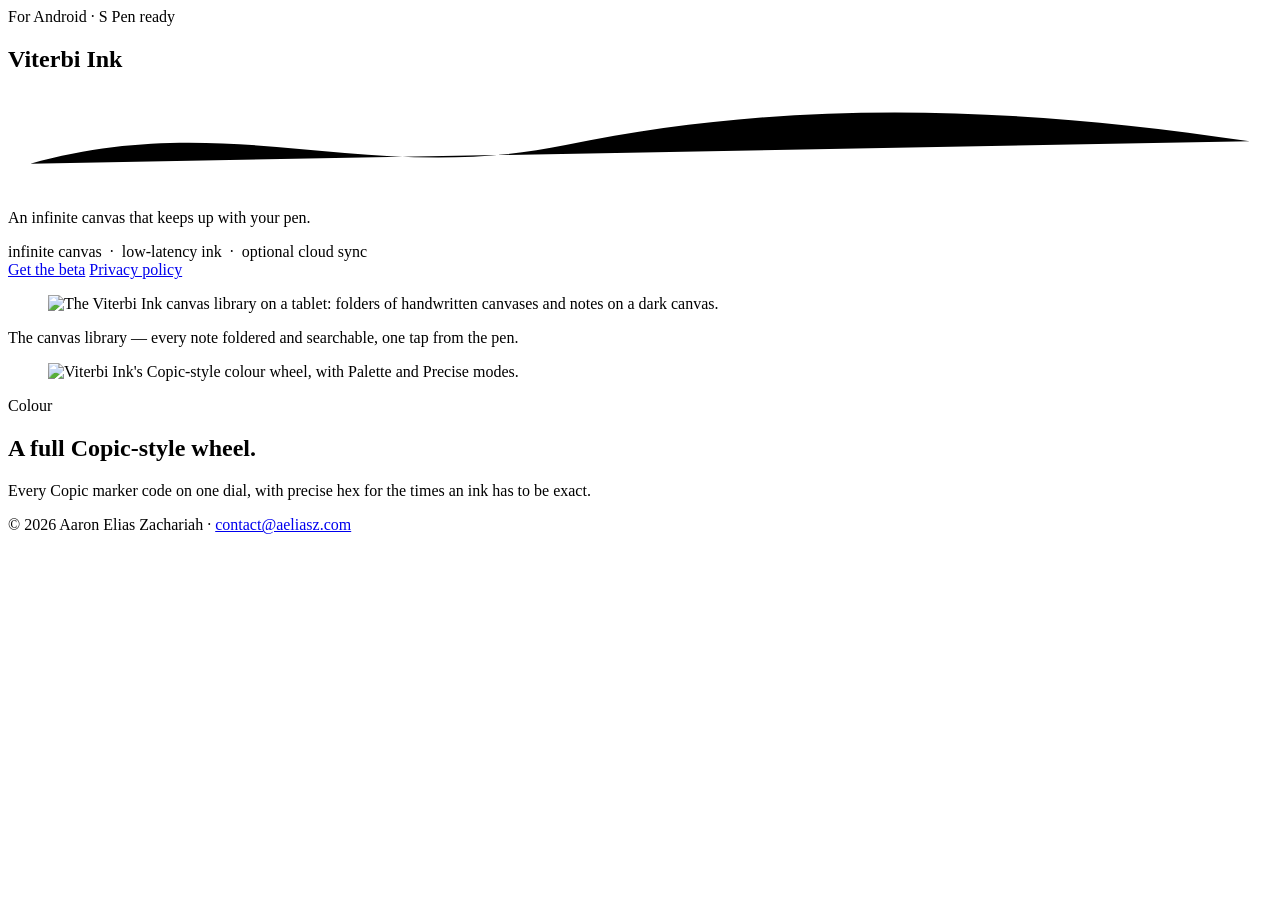
==== public/index.html @ 2cd05d15 "Migrate Viterbi website and privacy contacts to aeliasz.com" ====
<!doctype html>
<html lang="en">
<head>
  <meta charset="utf-8">
  <meta name="viewport" content="width=device-width, initial-scale=1">
  <title>Viterbi Ink — an infinite canvas that keeps up with your pen</title>
  <meta name="description" content="Viterbi Ink is a local-first stylus note-taking app for Android. Infinite canvas, low-latency ink, and optional cloud sync across your devices.">
  <link rel="preconnect" href="https://fonts.googleapis.com">
  <link rel="preconnect" href="https://fonts.gstatic.com" crossorigin>
  <link href="https://fonts.googleapis.com/css2?family=Schibsted+Grotesk:wght@700&family=IBM+Plex+Mono:wght@400&display=swap" rel="stylesheet">
  <link rel="stylesheet" href="style.css">
  <link rel="icon" href="data:image/svg+xml,%3Csvg xmlns='http://www.w3.org/2000/svg' viewBox='0 0 32 32'%3E%3Crect width='32' height='32' rx='7' fill='%2314151b'/%3E%3Cpath d='M7 22 Q 12 8 16 16 T 25 10' fill='none' stroke='%2396a9f2' stroke-width='2.6' stroke-linecap='round'/%3E%3C/svg%3E">
<link rel="canonical" href="https://viterbi.aeliasz.com/">
</head>
<body>
  <main>
    <section class="hero">
      <span class="mono">For Android · S Pen ready</span>
      <h1 class="display">Viterbi Ink</h1>
      <svg class="flourish" viewBox="0 0 340 26" aria-hidden="true">
        <path pathLength="1" d="M6 19 C 60 4, 96 25, 150 14 S 260 2, 334 13" />
      </svg>
      <p class="tagline">An infinite canvas that keeps up with your pen.</p>
      <span class="mono facts">infinite canvas &nbsp;·&nbsp; low-latency ink &nbsp;·&nbsp; optional cloud sync</span>
      <div class="actions">
        <a class="pill" href="https://play.google.com/store/apps/details?id=com.viterbi">Get the beta</a>
        <a class="quiet" href="privacy">Privacy policy</a>
      </div>
    </section>

    <section class="showcase">
      <figure class="device">
        <img src="media/library.webp" width="1800" height="1125" decoding="async"
             alt="The Viterbi Ink canvas library on a tablet: folders of handwritten canvases and notes on a dark canvas.">
      </figure>
      <span class="cap">The canvas library — every note foldered and searchable, one tap from the pen.</span>
    </section>

    <section class="split">
      <figure class="device">
        <img src="media/palette.webp" width="1200" height="750" loading="lazy" decoding="async"
             alt="Viterbi Ink's Copic-style colour wheel, with Palette and Precise modes.">
      </figure>
      <div class="split-copy">
        <span class="mono">Colour</span>
        <h2 class="display">A full Copic-style wheel.</h2>
        <p>Every Copic marker code on one dial, with precise hex for the times an ink has to be exact.</p>
      </div>
    </section>
  </main>
  <footer>
    <span class="mono">© 2026 Aaron Elias Zachariah</span>
    <span class="mono">·</span>
    <a class="mono" href="mailto:contact@aeliasz.com">contact@aeliasz.com</a>
  </footer>
</body>
</html>
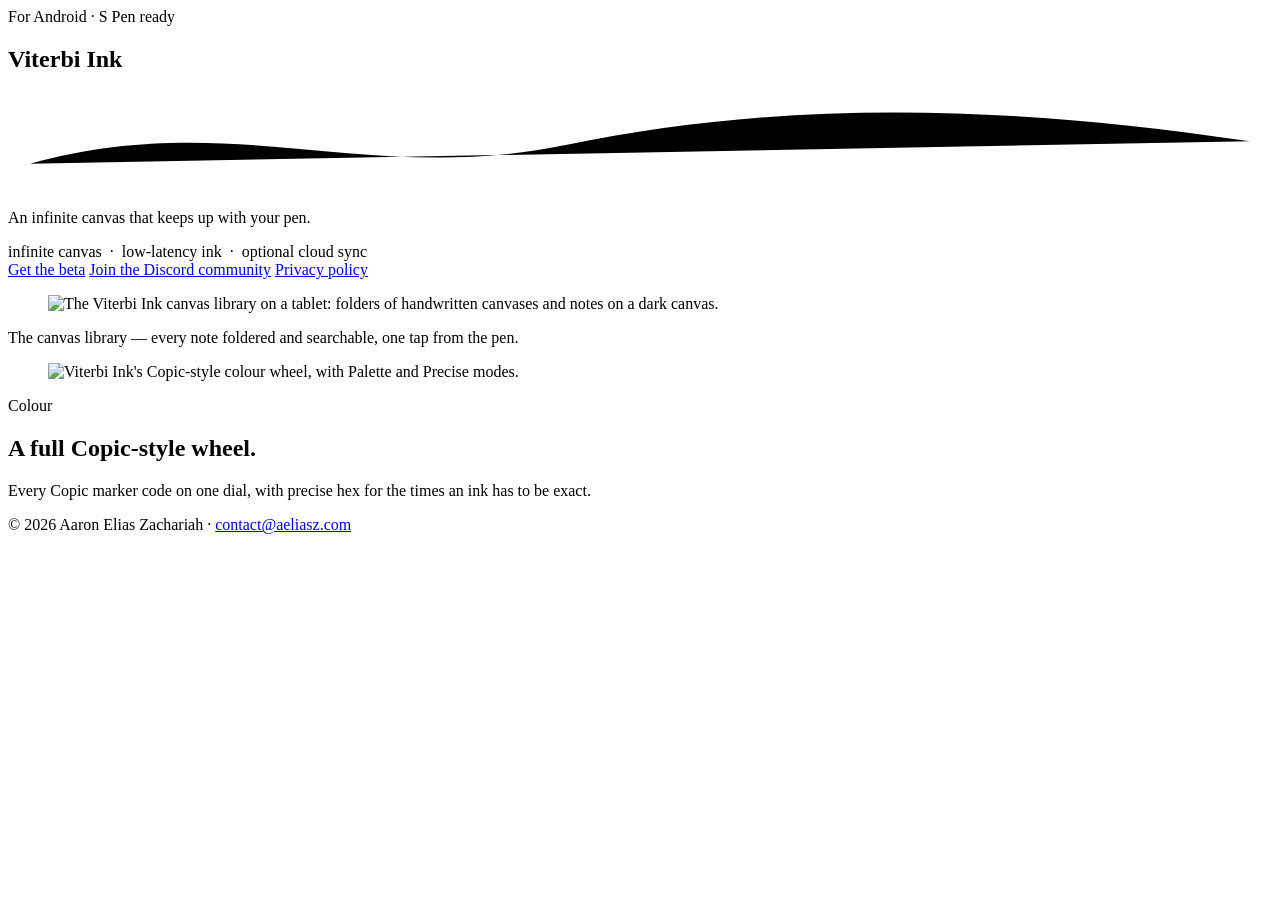
==== commit b82f73ea: "Link the Viterbi Ink Discord from the homepage" ====
--- a/public/index.html
+++ b/public/index.html
@@ -24,6 +24,7 @@
       <span class="mono facts">infinite canvas &nbsp;·&nbsp; low-latency ink &nbsp;·&nbsp; optional cloud sync</span>
       <div class="actions">
         <a class="pill" href="https://play.google.com/store/apps/details?id=com.viterbi">Get the beta</a>
+        <a class="quiet" href="https://discord.gg/mxqJMxgtPg">Join the Discord community</a>
         <a class="quiet" href="privacy">Privacy policy</a>
       </div>
     </section>
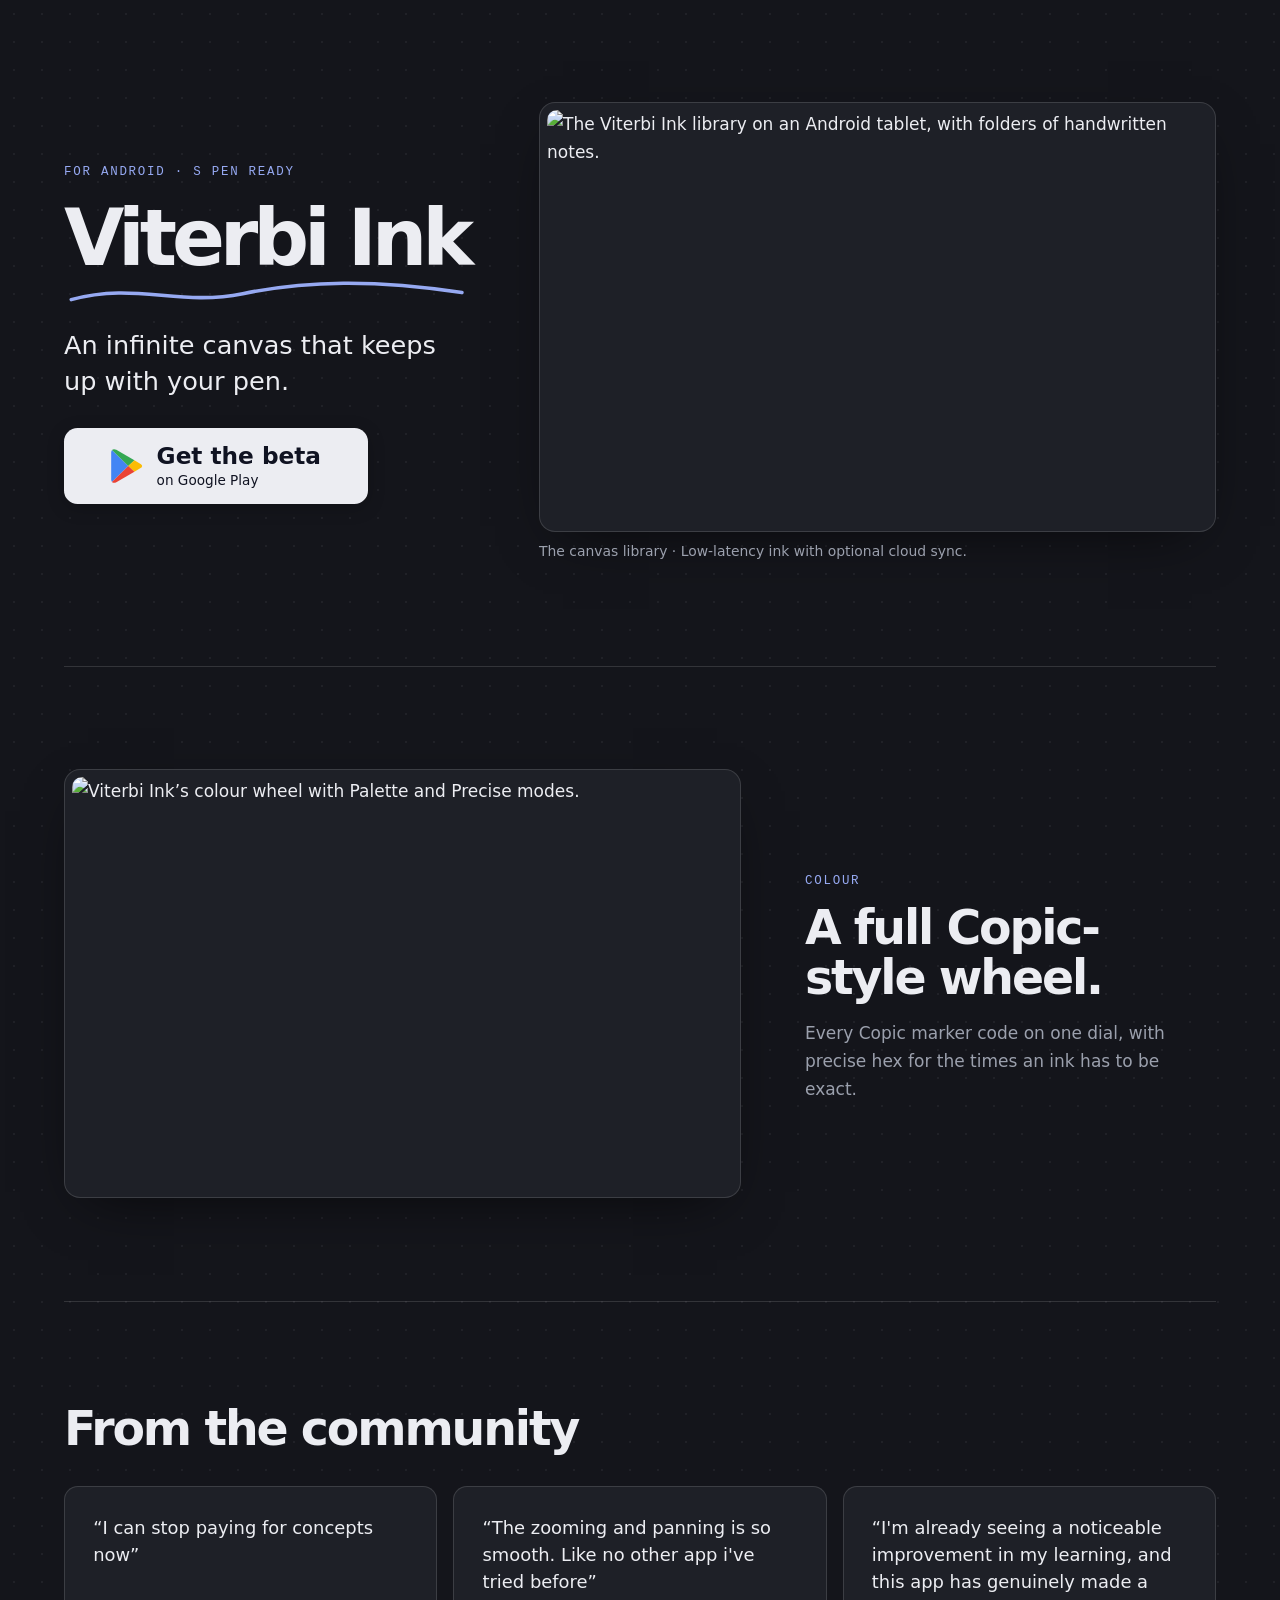
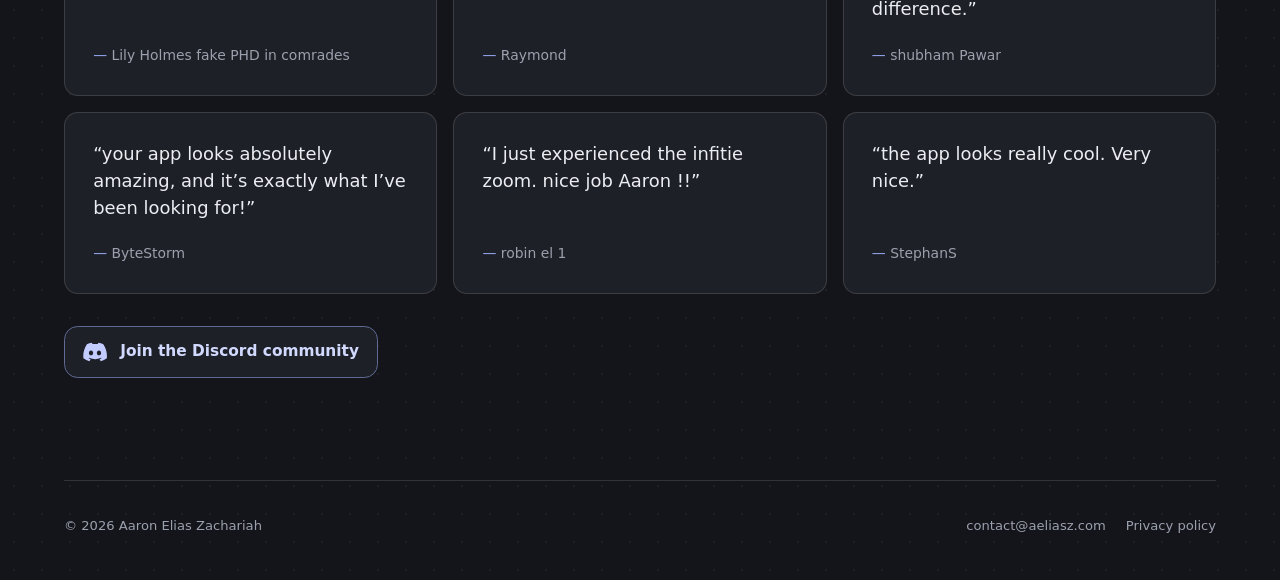
==== commit 6317bd5a: "Feature the Google Play beta and add community testimonials" ====
--- a/public/index.html
+++ b/public/index.html
@@ -12,47 +12,69 @@
   <link rel="icon" href="data:image/svg+xml,%3Csvg xmlns='http://www.w3.org/2000/svg' viewBox='0 0 32 32'%3E%3Crect width='32' height='32' rx='7' fill='%2314151b'/%3E%3Cpath d='M7 22 Q 12 8 16 16 T 25 10' fill='none' stroke='%2396a9f2' stroke-width='2.6' stroke-linecap='round'/%3E%3C/svg%3E">
 <link rel="canonical" href="https://viterbi.aeliasz.com/">
 </head>
-<body>
+<body class="landing">
   <main>
-    <section class="hero">
-      <span class="mono">For Android · S Pen ready</span>
-      <h1 class="display">Viterbi Ink</h1>
-      <svg class="flourish" viewBox="0 0 340 26" aria-hidden="true">
-        <path pathLength="1" d="M6 19 C 60 4, 96 25, 150 14 S 260 2, 334 13" />
-      </svg>
-      <p class="tagline">An infinite canvas that keeps up with your pen.</p>
-      <span class="mono facts">infinite canvas &nbsp;·&nbsp; low-latency ink &nbsp;·&nbsp; optional cloud sync</span>
-      <div class="actions">
-        <a class="pill" href="https://play.google.com/store/apps/details?id=com.viterbi">Get the beta</a>
-        <a class="quiet" href="https://discord.gg/mxqJMxgtPg">Join the Discord community</a>
-        <a class="quiet" href="privacy">Privacy policy</a>
+    <header class="hero">
+      <div class="intro">
+        <p class="mono">For Android · S Pen ready</p>
+        <div class="wordmark">
+          <h1 class="display">Viterbi Ink</h1>
+          <svg class="flourish" viewBox="0 0 340 26" aria-hidden="true"><path pathLength="1" d="M6 19 C 60 4, 96 25, 150 14 S 260 2, 334 13"/></svg>
+        </div>
+        <p class="tagline">An infinite canvas that keeps up with your pen.</p>
+        <a class="beta" href="https://play.google.com/store/apps/details?id=com.viterbi">
+          <img src="media/google-play.svg" width="32" height="36" alt="">
+          <span><strong>Get the beta</strong><small>on Google Play</small></span>
+        </a>
       </div>
-    </section>
-
-    <section class="showcase">
-      <figure class="device">
-        <img src="media/library.webp" width="1800" height="1125" decoding="async"
-             alt="The Viterbi Ink canvas library on a tablet: folders of handwritten canvases and notes on a dark canvas.">
+      <figure class="library">
+        <div class="device"><img src="media/library.webp" width="1800" height="1125" alt="The Viterbi Ink library on an Android tablet, with folders of handwritten notes."></div>
+        <figcaption class="cap">The canvas library · Low-latency ink with optional cloud sync.</figcaption>
       </figure>
-      <span class="cap">The canvas library — every note foldered and searchable, one tap from the pen.</span>
-    </section>
-
+    </header>
     <section class="split">
-      <figure class="device">
-        <img src="media/palette.webp" width="1200" height="750" loading="lazy" decoding="async"
-             alt="Viterbi Ink's Copic-style colour wheel, with Palette and Precise modes.">
-      </figure>
       <div class="split-copy">
         <span class="mono">Colour</span>
         <h2 class="display">A full Copic-style wheel.</h2>
         <p>Every Copic marker code on one dial, with precise hex for the times an ink has to be exact.</p>
       </div>
+      <figure class="device"><img src="media/palette.webp" width="1200" height="750" loading="lazy" alt="Viterbi Ink’s colour wheel with Palette and Precise modes."></figure>
+    </section>
+    <section class="community" aria-labelledby="voices">
+      <h2 class="display" id="voices">From the community</h2>
+      <div class="cards">
+        <figure class="card">
+          <blockquote>“I can stop paying for concepts now”</blockquote>
+          <figcaption>Lily Holmes fake PHD in comrades</figcaption>
+        </figure>
+        <figure class="card">
+          <blockquote>“The zooming and panning is so smooth. Like no other app i've tried before”</blockquote>
+          <figcaption>Raymond</figcaption>
+        </figure>
+        <figure class="card">
+          <blockquote>“I'm already seeing a noticeable improvement in my learning, and this app has genuinely made a difference.”</blockquote>
+          <figcaption>shubham Pawar</figcaption>
+        </figure>
+        <figure class="card">
+          <blockquote>“your app looks absolutely amazing, and it’s exactly what I’ve been looking for!”</blockquote>
+          <figcaption>ByteStorm</figcaption>
+        </figure>
+        <figure class="card">
+          <blockquote>“I just experienced the infitie zoom. nice job Aaron !!”</blockquote>
+          <figcaption>robin el 1</figcaption>
+        </figure>
+        <figure class="card">
+          <blockquote>“the app looks really cool. Very nice.”</blockquote>
+          <figcaption>StephanS</figcaption>
+        </figure>
+      </div>
+      <a class="discord" href="https://discord.gg/mxqJMxgtPg"><img src="media/discord.svg" width="24" height="24" alt="">Join the Discord community</a>
     </section>
   </main>
   <footer>
-    <span class="mono">© 2026 Aaron Elias Zachariah</span>
-    <span class="mono">·</span>
-    <a class="mono" href="mailto:contact@aeliasz.com">contact@aeliasz.com</a>
+    <span>© 2026 Aaron Elias Zachariah</span>
+    <a href="mailto:contact@aeliasz.com">contact@aeliasz.com</a>
+    <a href="privacy">Privacy policy</a>
   </footer>
 </body>
 </html>
--- a/public/style.css
+++ b/public/style.css
@@ -0,0 +1,189 @@
+/* Viterbi Ink — site tokens. The palette IS the app's dark chrome:
+   graphite canvas, white ink, the periwinkle selection tint. */
+:root {
+  --canvas: #14151b;
+  --chrome: #1e2027;
+  --chrome-high: #262933;
+  --ink: #ecedf2;
+  --ink-dim: #9ba0ad;
+  --accent: #96a9f2;
+  --accent-ink: #101322;
+  --hairline: rgba(236, 237, 242, 0.14);
+  --measure: 66ch;
+}
+
+* { box-sizing: border-box; margin: 0; padding: 0; }
+
+html { -webkit-text-size-adjust: 100%; }
+
+body {
+  background-color: var(--canvas);
+  /* The app's canvas dot grid, faint — the page is a piece of the canvas. */
+  background-image: radial-gradient(rgba(236, 237, 242, 0.055) 1px, transparent 1.5px);
+  background-size: 28px 28px;
+  color: var(--ink);
+  font-family: system-ui, -apple-system, "Segoe UI", Roboto, sans-serif;
+  font-size: 17px;
+  line-height: 1.65;
+  min-height: 100vh;
+  display: flex;
+  flex-direction: column;
+}
+
+.display {
+  font-family: "Schibsted Grotesk", system-ui, sans-serif;
+  font-weight: 700;
+  letter-spacing: -0.02em;
+}
+
+.mono {
+  font-family: "IBM Plex Mono", ui-monospace, "Cascadia Mono", monospace;
+  font-size: 0.78rem;
+  letter-spacing: 0.14em;
+  text-transform: uppercase;
+  color: var(--ink-dim);
+}
+
+a { color: var(--accent); text-decoration: none; }
+a:hover { text-decoration: underline; text-underline-offset: 3px; }
+:focus-visible { outline: 2px solid var(--accent); outline-offset: 3px; border-radius: 2px; }
+
+/* ---------- landing ---------- */
+
+main { flex: 1; }
+.landing {
+  --section-gap: clamp(3rem, 8vw, 7rem);
+  --gutter: clamp(1.25rem, 5vw, 4rem);
+}
+.landing main, .landing footer {
+  width: min(74rem, calc(100% - 2 * var(--gutter)));
+  margin-inline: auto;
+}
+.hero, .split {
+  display: grid;
+  align-items: center;
+  gap: clamp(2rem, 5vw, 4.5rem);
+  grid-template-columns: minmax(0, 0.85fr) minmax(0, 1.4fr);
+}
+.hero { padding-block: var(--section-gap); }
+.hero .mono, .split .mono { color: var(--accent); }
+.intro { container-type: inline-size; }
+.wordmark { width: fit-content; max-width: 100%; }
+.hero h1 { font-size: clamp(2.75rem, 19cqw, 5.5rem); line-height: 1; margin-top: 1rem; letter-spacing: -.065em; }
+.flourish { display: block; width: 100%; height: auto; }
+.flourish path { fill: none; stroke: var(--accent); stroke-width: 3; stroke-linecap: round; }
+.tagline { font-size: clamp(1.2rem, 2vw, 1.65rem); line-height: 1.4; max-width: 27ch; margin: 1.3rem 0 1.75rem; }
+.beta, .discord {
+  display: inline-flex; align-items: center; justify-content: center; gap: .85rem;
+  border-radius: .85rem; font-weight: 650; line-height: 1.15;
+}
+.beta { background: var(--ink); color: var(--accent-ink); padding: .95rem 1.7rem; width: min(100%, 19rem); box-shadow: 0 4px 18px #0003; }
+.beta span { display: grid; gap: .2rem; text-align: left; }
+.beta strong { font-size: 1.45rem; }
+.beta small { font-size: .85rem; font-weight: 500; }
+.beta:hover { background: #fff; text-decoration: none; }
+.device {
+  padding: clamp(3px, .55vw, 8px); background: var(--chrome); border: 1px solid var(--hairline);
+  border-radius: 16px; box-shadow: 0 18px 56px -24px #000b;
+}
+.device img { display: block; width: 100%; height: auto; border-radius: 10px; }
+.cap, .card figcaption { color: var(--ink-dim); font-size: .87rem; }
+.cap { margin-top: .55rem; }
+.split, .community { padding-block: var(--section-gap); border-top: 1px solid var(--hairline); }
+.split { grid-template-columns: minmax(0, 1.4fr) minmax(0, .85fr); }
+.split-copy { grid-column: 2; grid-row: 1; }
+.split .device { grid-column: 1; grid-row: 1; }
+.landing h2 { font-size: clamp(2rem, 3.7vw, 3.4rem); line-height: 1.06; letter-spacing: -.045em; }
+.split h2 { margin-block: .7rem 1rem; }
+.split p { max-width: 36ch; color: var(--ink-dim); }
+.cards { display: grid; grid-template-columns: repeat(3, minmax(0, 1fr)); gap: 1rem; margin-block: 2rem; }
+.card { display: flex; flex-direction: column; gap: 1.3rem; justify-content: space-between; background: var(--chrome); border: 1px solid var(--hairline); border-radius: 14px; padding: clamp(1.2rem, 2.2vw, 2rem); }
+.card blockquote { font-size: clamp(1.04rem, 1.4vw, 1.22rem); line-height: 1.5; }
+.card figcaption::before { content: "— "; color: var(--accent); }
+.discord { background: var(--chrome); border: 1px solid #606a94; color: #d1d9ff; padding: .8rem 1.1rem; font-size: .96rem; }
+.discord:hover { background: var(--chrome-high); text-decoration: none; border-color: var(--accent); }
+.landing footer { align-items: center; justify-content: flex-start; padding: 1.4rem 0 2rem; gap: .65rem 1.25rem; font-size: .82rem; color: var(--ink-dim); }
+.landing footer span { margin-right: auto; }
+.landing footer a { color: inherit; min-height: 44px; display: inline-flex; align-items: center; }
+@media (max-width: 920px) { .hero { grid-template-columns: 1fr; } }
+@media (max-width: 850px) { .cards { grid-template-columns: repeat(2, minmax(0, 1fr)); } }
+@media (max-width: 700px) {
+  .split { grid-template-columns: 1fr; }
+  .split-copy, .split .device { grid-column: auto; grid-row: auto; }
+  .hero h1 { margin-top: .55rem; }
+  .tagline { margin-block: .9rem 1.4rem; }
+}
+@media (max-width: 520px) {
+  .cards { grid-template-columns: 1fr; gap: .75rem; }
+  .landing footer { gap: .25rem 1rem; }
+  .landing footer span { flex-basis: 100%; }
+}
+
+/* ---------- shared footer ---------- */
+
+footer {
+  border-top: 1px solid var(--hairline);
+  padding: 22px 24px 30px;
+  display: flex;
+  justify-content: center;
+  gap: 8px;
+  flex-wrap: wrap;
+}
+footer .mono { text-transform: none; letter-spacing: 0.04em; }
+
+/* ---------- policy page ---------- */
+
+.page {
+  width: 100%;
+  max-width: calc(var(--measure) + 96px);
+  margin: 0 auto;
+  padding: 34px 24px 70px;
+  flex: 1;
+}
+
+.topnav { margin-bottom: 7vh; }
+.topnav a { color: var(--ink-dim); }
+.topnav a:hover { color: var(--ink); text-decoration: none; }
+
+.page .eyebrow { display: block; margin-bottom: 14px; color: var(--accent); }
+.page h1 { font-size: clamp(2rem, 5vw, 2.9rem); margin-bottom: 10px; }
+.page .date { display: block; margin-bottom: 40px; }
+
+.page h2 {
+  font-family: "Schibsted Grotesk", system-ui, sans-serif;
+  font-size: 1.22rem;
+  font-weight: 700;
+  letter-spacing: -0.01em;
+  margin: 42px 0 10px;
+}
+.page p, .page li { color: var(--ink-dim); max-width: var(--measure); }
+.page p strong, .page li strong { color: var(--ink); font-weight: 600; }
+.page p + p { margin-top: 12px; }
+.page ul { padding-left: 1.2em; }
+.page li { margin: 6px 0; }
+
+/* Permissions table — styled like the app's settings rows. */
+.perm {
+  width: 100%;
+  max-width: var(--measure);
+  margin-top: 14px;
+  border-collapse: collapse;
+  background: var(--chrome);
+  border-radius: 12px;
+  overflow: hidden;
+}
+.perm th, .perm td {
+  text-align: left;
+  padding: 12px 16px;
+  border-top: 1px solid var(--hairline);
+  color: var(--ink-dim);
+  font-size: 0.95rem;
+  vertical-align: top;
+}
+.perm th { color: var(--ink); font-weight: 600; border-top: none; }
+.perm td:first-child { color: var(--ink); white-space: nowrap; }
+
+@media (max-width: 480px) {
+  .perm td:first-child { white-space: normal; }
+
+}
